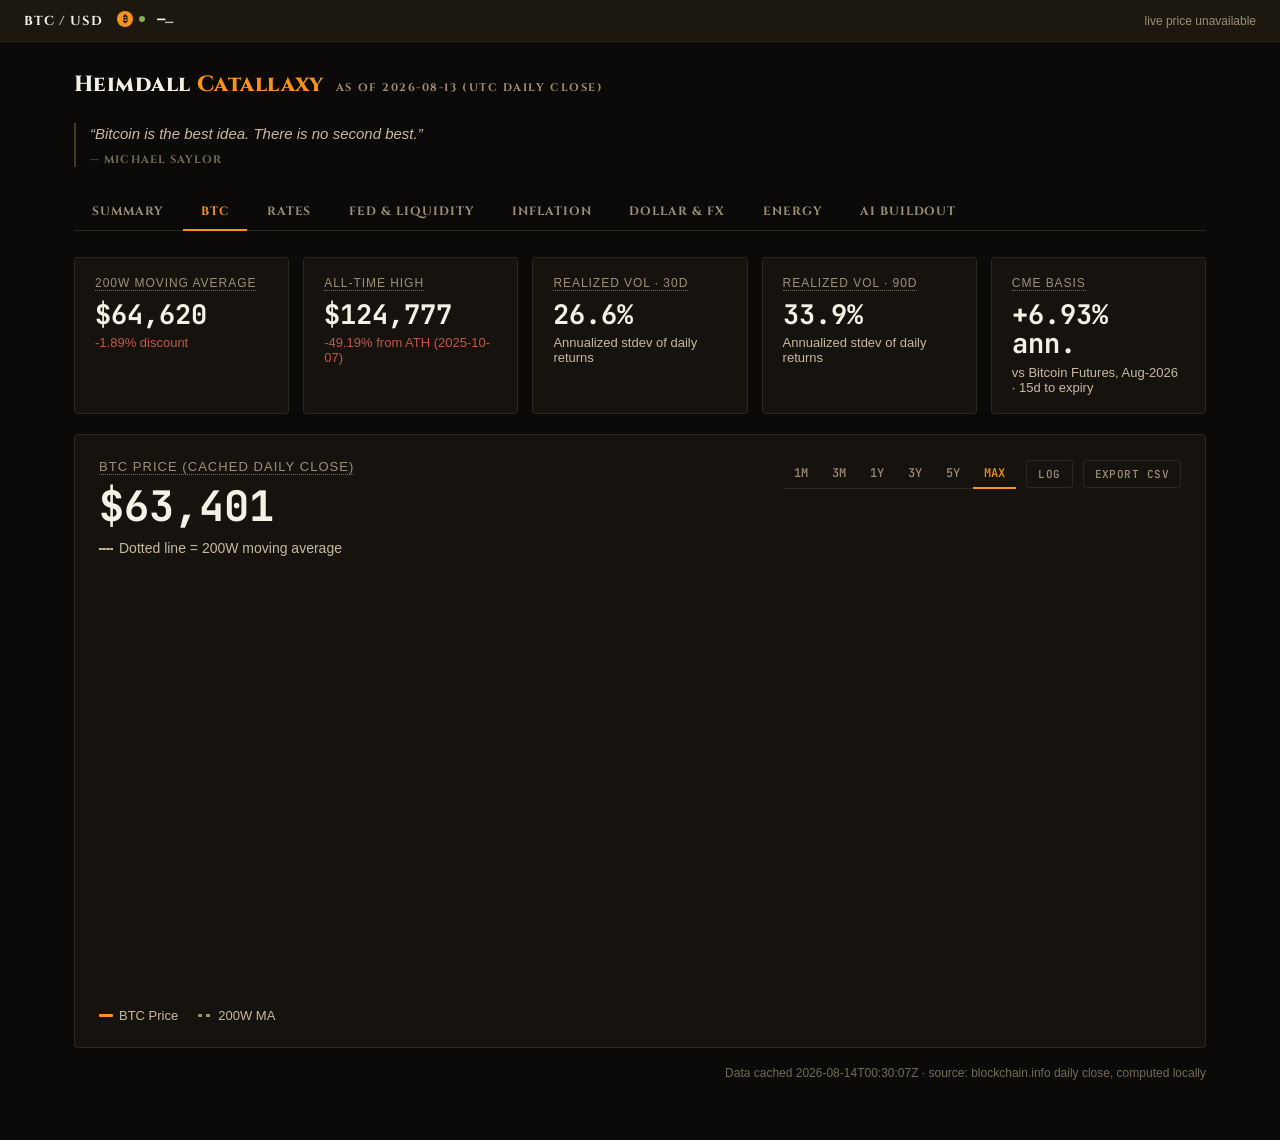
==== BTC.html @ ff21c720 "Initial commit: Heimdall Catallaxy static dashboard Eight tabs (Summary, BTC, Rates, Fed & Liquidity" ====
<!doctype html>
<html lang="en">
<head>
<meta charset="utf-8">
<title>Heimdall Catallaxy — BTC</title>
<meta name="viewport" content="width=device-width, initial-scale=1">
<link rel="stylesheet" href="style.css">
</head>
<body>

<div class="ticker-bar">
  <div class="ticker-left">
    <span class="symbol">BTC / USD</span>
    <span id="liveBtcMount"></span>
  </div>
  <div class="note" id="liveBtcNote">connecting…</div>
</div>

<div class="container">
  <div class="brand-row">
    <span class="brand-title">Heimdall <span class="brand-accent">Catallaxy</span></span>
    <span class="brand-sub" id="asOfLabel"></span>
  </div>
  <div class="brand-quote">
    <div class="quote-text">Bitcoin is the best idea. There is no second best.</div>
    <div class="quote-attribution">— Michael Saylor</div>
  </div>

  <div id="nav"></div>

  <div class="stat-grid">
    <div class="stat-card">
      <div class="stat-label">200W Moving Average</div>
      <div class="stat-value" id="statMA">—</div>
      <div class="stat-sub" id="statPremium">—</div>
    </div>
    <div class="stat-card">
      <div class="stat-label">All-Time High</div>
      <div class="stat-value" id="statATH">—</div>
      <div class="stat-sub" id="statDrawdown">—</div>
    </div>
    <div class="stat-card">
      <div class="stat-label">Realized Vol · 30D</div>
      <div class="stat-value" id="statVol30">—</div>
      <div class="stat-sub">Annualized stdev of daily returns</div>
    </div>
    <div class="stat-card">
      <div class="stat-label">Realized Vol · 90D</div>
      <div class="stat-value" id="statVol90">—</div>
      <div class="stat-sub">Annualized stdev of daily returns</div>
    </div>
    <div class="stat-card">
      <div class="stat-label">CME Basis</div>
      <div class="stat-value" id="statBasis">—</div>
      <div class="stat-sub" id="statBasisSub">—</div>
    </div>
  </div>

  <div class="chart-panel">
    <div class="chart-header">
      <div>
        <div class="hero-label">BTC Price (cached daily close)</div>
        <div class="hero-price" id="heroPrice">—</div>
        <div class="hero-note"><span class="dot"></span>Dotted line = 200W moving average</div>
      </div>
      <div class="chart-controls">
        <div class="range-toggle" id="rangeToggle">
          <button data-range="1M">1M</button>
          <button data-range="3M">3M</button>
          <button data-range="1Y">1Y</button>
          <button data-range="3Y">3Y</button>
          <button data-range="5Y">5Y</button>
          <button data-range="MAX" class="active">MAX</button>
        </div>
        <button class="scale-toggle" id="logToggle">LOG</button>
        <button class="scale-toggle" id="btcCsvBtn">EXPORT CSV</button>
      </div>
    </div>

    <div class="chart-wrap">
      <canvas id="btcChart"></canvas>
    </div>

    <div class="legend-row">
      <span class="legend-item"><span class="legend-swatch price"></span>BTC Price</span>
      <span class="legend-item"><span class="legend-swatch ma"></span>200W MA</span>
    </div>
  </div>

  <div class="footer-note" id="generatedNote"></div>
</div>

<script>window.HEIMDALL_PAGE = "btc";</script>
<script src="nav.js"></script>
<script src="format.js"></script>
<script src="vendor/chart.umd.min.js"></script>
<script src="charts.js"></script>
<script src="data/btc_data.js"></script>
<script src="app.js"></script>
<script src="ticker.js"></script>
</body>
</html>
---- style.css ----
@font-face {
  font-family: 'Cinzel';
  font-weight: 700;
  font-display: swap;
  src: url('vendor/fonts/Cinzel-700.woff2') format('woff2');
}
@font-face {
  font-family: 'Cinzel';
  font-weight: 800;
  font-display: swap;
  src: url('vendor/fonts/Cinzel-800.woff2') format('woff2');
}
@font-face {
  font-family: 'JetBrains Mono';
  font-weight: 500;
  font-display: swap;
  src: url('vendor/fonts/JetBrainsMono-500.woff2') format('woff2');
}
@font-face {
  font-family: 'JetBrains Mono';
  font-weight: 700;
  font-display: swap;
  src: url('vendor/fonts/JetBrainsMono-700.woff2') format('woff2');
}

:root {
  /* Palette pulled from the hero image: iron-dark stone, bridge gold, glacier slate, worn bronze. */
  --bg: #0b0a09;
  --surface: #16130f;
  --surface-alt: #1c170f;
  --border: #2c2620;
  --border-strong: #443a29;

  --text-primary: #f5f1e6;
  --text-secondary: #c7b9a0;
  --text-muted: #9c8f76;
  --text-faint: #756a55;

  --accent-gold: #f7931a;
  --accent-gold-bright: #ffab4a;
  --accent-slate: #7f97ab;
  --accent-bronze: #ab7d45;
  --positive: #7fae55;
  --negative: #c0574a;

  --radius: 3px;
  --font-display: 'Cinzel', Georgia, serif;
  --font-mono: 'JetBrains Mono', Consolas, 'Cascadia Mono', monospace;
  --font-body: Calibri, "Segoe UI", -apple-system, Roboto, Helvetica, Arial, sans-serif;
}

* { box-sizing: border-box; }

html, body {
  margin: 0;
  padding: 0;
  background: var(--bg);
  color: var(--text-primary);
  font-family: var(--font-body);
  -webkit-font-smoothing: antialiased;
}

.ticker-bar {
  display: flex;
  align-items: center;
  justify-content: space-between;
  padding: 10px 24px;
  background: var(--surface-alt);
  border-bottom: 1px solid var(--border);
  font-size: 14px;
  color: var(--text-secondary);
  flex-wrap: wrap;
  gap: 8px;
}

.ticker-bar .ticker-left { display: flex; align-items: center; gap: 14px; }
.ticker-bar .symbol {
  color: var(--text-primary); font-weight: 700; letter-spacing: 0.08em;
  font-family: var(--font-display); font-size: 13px; text-transform: uppercase;
}
.ticker-bar .live-price {
  color: var(--text-primary); font-weight: 700; font-family: var(--font-mono);
  display: inline-flex; align-items: center; gap: 6px;
}
.ticker-bar .btc-icon { display: block; flex-shrink: 0; }
.ticker-bar .change { font-family: var(--font-mono); }
.ticker-bar .change.positive { color: var(--positive); }
.ticker-bar .change.negative { color: var(--negative); }
.ticker-bar .note { font-size: 12px; color: var(--text-muted); }
.ticker-bar .live-dot {
  display: inline-block;
  width: 6px;
  height: 6px;
  border-radius: 50%;
  background: var(--positive);
  margin-right: 6px;
  box-shadow: 0 0 0 0 rgba(127,174,85,0.6);
  animation: pulse 2s infinite;
}
@keyframes pulse {
  0% { box-shadow: 0 0 0 0 rgba(127,174,85,0.5); }
  70% { box-shadow: 0 0 0 6px rgba(127,174,85,0); }
  100% { box-shadow: 0 0 0 0 rgba(127,174,85,0); }
}

.container {
  max-width: 1180px;
  margin: 0 auto;
  padding: 28px 24px 60px;
}

/* ---- Summary page hero banner ---- */
.hero-banner {
  position: relative;
  width: 100%;
  height: 420px;
  background-image:
    linear-gradient(180deg, rgba(6,5,4,0.05) 0%, rgba(6,5,4,0.25) 45%, rgba(6,5,4,0.78) 82%, var(--bg) 100%),
    url('assets/hero-heimdall.webp');
  background-size: cover;
  background-position: center 28%;
  background-repeat: no-repeat;
  display: flex;
  align-items: flex-end;
  box-shadow: inset 0 -1px 0 rgba(247,147,26,0.3);
}
.hero-banner-inner {
  width: 100%;
  max-width: 1180px;
  margin: 0 auto;
  padding: 0 24px 30px;
}
.hero-wordmark {
  font-family: var(--font-display);
  font-size: 50px;
  font-weight: 800;
  letter-spacing: 0.02em;
  color: var(--text-primary);
  line-height: 1.05;
  text-shadow: 0 2px 28px rgba(0,0,0,0.85), 0 1px 3px rgba(0,0,0,0.95);
}
.hero-wordmark .hero-accent { color: var(--accent-gold); }
.hero-tagline {
  margin-top: 10px;
  font-family: var(--font-display);
  font-size: 12px;
  font-weight: 700;
  letter-spacing: 0.3em;
  text-transform: uppercase;
  color: var(--text-secondary);
  text-shadow: 0 1px 10px rgba(0,0,0,0.9);
}
@media (max-width: 700px) {
  .hero-banner { height: 300px; background-position: center 22%; }
  .hero-wordmark { font-size: 32px; }
}

.brand-row {
  display: flex;
  align-items: baseline;
  gap: 12px;
  margin-bottom: 24px;
}
.brand-row .brand-title {
  font-family: var(--font-display);
  font-size: 22px;
  font-weight: 800;
  letter-spacing: 0.02em;
}
.brand-row .brand-accent { color: var(--accent-gold); }
.brand-row .brand-sub {
  font-family: var(--font-display);
  font-size: 11px;
  color: var(--text-muted);
  text-transform: uppercase;
  letter-spacing: 0.14em;
}

.stat-grid {
  display: grid;
  grid-template-columns: repeat(auto-fill, minmax(190px, 1fr));
  gap: 14px;
  margin-bottom: 20px;
}

/* ---- nav: flat underline tabs, not rounded pills ---- */
.nav-row {
  display: flex;
  gap: 2px;
  border-bottom: 1px solid var(--border);
  margin-bottom: 26px;
}
.nav-row a {
  display: inline-block;
  padding: 10px 18px;
  font-family: var(--font-display);
  font-size: 12px;
  font-weight: 700;
  text-transform: uppercase;
  letter-spacing: 0.08em;
  text-decoration: none;
  color: var(--text-muted);
  border-bottom: 2px solid transparent;
  margin-bottom: -1px;
}
.nav-row a:hover { color: var(--text-primary); }
.nav-row a.active {
  color: var(--accent-gold);
  border-bottom-color: var(--accent-gold);
}

/* ---- epigraph quote, under the page title ---- */
.brand-quote {
  margin: 2px 0 26px;
  max-width: 640px;
  padding-left: 14px;
  border-left: 2px solid var(--border-strong);
}
.quote-text {
  font-style: italic;
  font-size: 15px;
  line-height: 1.5;
  color: var(--text-secondary);
}
.quote-text::before { content: "\201C"; }
.quote-text::after { content: "\201D"; }
.quote-attribution {
  margin-top: 6px;
  font-family: var(--font-display);
  font-size: 11px;
  font-weight: 700;
  text-transform: uppercase;
  letter-spacing: 0.1em;
  color: var(--text-faint);
}
.hero-banner-inner .brand-quote {
  border-left-color: rgba(247, 147, 26, 0.5);
}
.hero-banner-inner .quote-text {
  color: var(--text-secondary);
  text-shadow: 0 1px 10px rgba(0,0,0,0.9);
}
.hero-banner-inner .quote-attribution {
  text-shadow: 0 1px 10px rgba(0,0,0,0.9);
}

.section-heading {
  font-family: var(--font-display);
  font-size: 13px;
  font-weight: 700;
  text-transform: uppercase;
  letter-spacing: 0.14em;
  color: var(--accent-gold);
  margin: 32px 0 12px;
}
.section-heading:first-of-type { margin-top: 0; }
.section-sub {
  font-size: 13px;
  color: var(--text-muted);
  margin: -8px 0 14px;
}

.chg-row {
  display: flex;
  gap: 6px;
  margin-top: 10px;
  flex-wrap: wrap;
}
.chg-chip {
  font-family: var(--font-mono);
  font-size: 12px;
  font-weight: 500;
  padding: 3px 7px;
  border-radius: var(--radius);
  background: var(--surface-alt);
  color: var(--text-secondary);
  border: 1px solid var(--border);
}
.chg-chip .chg-tag { color: var(--text-faint); margin-right: 4px; }
.chg-chip.positive { color: var(--positive); }
.chg-chip.negative { color: var(--negative); }

.stat-card {
  background: var(--surface);
  border: 1px solid var(--border);
  border-radius: var(--radius);
  padding: 18px 20px;
}
.stat-card .stat-label {
  font-size: 12px;
  text-transform: uppercase;
  letter-spacing: 0.08em;
  color: var(--text-muted);
  margin-bottom: 10px;
}
.stat-card .stat-value {
  font-family: var(--font-mono);
  font-size: 27px;
  font-weight: 700;
  color: var(--text-primary);
  line-height: 1.1;
}
.stat-card .stat-sub {
  margin-top: 6px;
  font-size: 13px;
  color: var(--text-secondary);
}
.stat-card .stat-sub.positive { color: var(--positive); }
.stat-card .stat-sub.negative { color: var(--negative); }

.chart-panel {
  background: var(--surface);
  border: 1px solid var(--border);
  border-radius: var(--radius);
  padding: 24px;
}

.chart-header {
  display: flex;
  justify-content: space-between;
  align-items: flex-start;
  flex-wrap: wrap;
  gap: 16px;
  margin-bottom: 18px;
}

.chart-header .hero-price {
  font-family: var(--font-mono);
  font-size: 42px;
  font-weight: 700;
}
.chart-header .hero-label {
  font-size: 13px;
  text-transform: uppercase;
  letter-spacing: 0.08em;
  color: var(--text-muted);
  margin-bottom: 4px;
}
.chart-header .hero-note {
  font-size: 14px;
  color: var(--text-secondary);
  margin-top: 6px;
}
.chart-header .hero-note .dot {
  display: inline-block;
  width: 14px;
  height: 2px;
  background: var(--text-muted);
  border-top: 2px dotted var(--text-secondary);
  margin-right: 6px;
  vertical-align: middle;
}

.chart-controls {
  display: flex;
  align-items: center;
  gap: 10px;
  flex-wrap: wrap;
}

/* ---- range/scale toggles: flat underline tabs, matching nav ---- */
.range-toggle {
  display: flex;
  gap: 2px;
  border-bottom: 1px solid var(--border);
  padding: 0;
}
.range-toggle button {
  background: transparent;
  border: none;
  border-bottom: 2px solid transparent;
  margin-bottom: -1px;
  color: var(--text-muted);
  font-family: var(--font-mono);
  font-size: 12px;
  font-weight: 500;
  padding: 6px 11px;
  cursor: pointer;
}
.range-toggle button:hover { color: var(--text-primary); }
.range-toggle button.active {
  color: var(--accent-gold);
  border-bottom-color: var(--accent-gold);
}

.scale-toggle {
  background: transparent;
  border: 1px solid var(--border);
  border-radius: var(--radius);
  color: var(--text-muted);
  font-family: var(--font-mono);
  font-size: 11px;
  font-weight: 500;
  letter-spacing: 0.04em;
  padding: 6px 11px;
  cursor: pointer;
}
.scale-toggle:hover { color: var(--text-primary); border-color: var(--border-strong); }
.scale-toggle.active {
  color: var(--accent-gold);
  border-color: var(--accent-gold);
}

.chart-wrap {
  position: relative;
  height: 420px;
}

.legend-row {
  display: flex;
  gap: 20px;
  margin-top: 14px;
  font-size: 13px;
  color: var(--text-secondary);
}
.legend-row .legend-item { display: flex; align-items: center; gap: 6px; }
.legend-swatch { width: 14px; height: 3px; border-radius: 1px; display: inline-block; }
.legend-swatch.price { background: var(--accent-gold); }
.legend-swatch.ma {
  background: repeating-linear-gradient(90deg, var(--text-muted) 0 4px, transparent 4px 8px);
}

.footer-note {
  margin-top: 18px;
  font-size: 12px;
  color: var(--text-faint);
  text-align: right;
}

/* ---- freshness / calculated-metric badges ---- */
.freq-badge {
  display: inline-block;
  font-size: 10px;
  font-weight: 700;
  text-transform: uppercase;
  letter-spacing: 0.06em;
  color: var(--text-secondary);
  background: var(--surface-alt);
  border: 1px solid var(--border);
  border-radius: var(--radius);
  padding: 1px 6px;
  margin-left: 6px;
  vertical-align: middle;
}
.calc-badge {
  display: inline-block;
  font-size: 10px;
  font-weight: 700;
  text-transform: uppercase;
  letter-spacing: 0.06em;
  color: var(--accent-gold-bright);
  background: rgba(247, 147, 26, 0.12);
  border: 1px solid rgba(247, 147, 26, 0.4);
  border-radius: var(--radius);
  padding: 1px 6px;
  margin-left: 6px;
  vertical-align: middle;
}
.calc-note {
  font-size: 13px;
  color: var(--text-muted);
  margin: -8px 0 14px;
}

/* ---- hover tooltip ---- */
.info-tip {
  position: relative;
  cursor: help;
  border-bottom: 1px dotted var(--text-faint);
}
.info-tip::after {
  content: attr(data-tip);
  position: absolute;
  left: 50%;
  bottom: calc(100% + 8px);
  transform: translateX(-50%);
  width: max-content;
  max-width: 260px;
  background: var(--surface-alt);
  color: var(--text-primary);
  border: 1px solid var(--border-strong);
  border-radius: var(--radius);
  padding: 8px 10px;
  font-size: 12px;
  font-weight: 400;
  font-family: var(--font-body);
  text-transform: none;
  letter-spacing: normal;
  line-height: 1.4;
  box-shadow: 0 4px 16px rgba(0,0,0,0.4);
  opacity: 0;
  pointer-events: none;
  transition: opacity 0.12s ease;
  z-index: 20;
}
.info-tip::before {
  content: "";
  position: absolute;
  left: 50%;
  bottom: 100%;
  transform: translateX(-50%);
  border: 5px solid transparent;
  border-top-color: var(--border-strong);
  margin-bottom: 2px;
  opacity: 0;
  pointer-events: none;
  transition: opacity 0.12s ease;
  z-index: 20;
}
.info-tip:hover::after, .info-tip:hover::before { opacity: 1; }

/* ---- chart grid ---- */
.chart-grid {
  display: grid;
  grid-template-columns: repeat(auto-fit, minmax(440px, 1fr));
  gap: 16px;
  margin-bottom: 20px;
}
.chart-wrap.compact { height: 300px; }
.chart-panel .panel-title {
  font-family: var(--font-display);
  font-size: 14px;
  font-weight: 700;
  color: var(--text-primary);
  margin-bottom: 4px;
}
.chart-panel .panel-sub {
  font-size: 13px;
  color: var(--text-muted);
  margin-bottom: 14px;
}

/* ---- Summary landing page ---- */
.summary-grid {
  display: grid;
  grid-template-columns: repeat(auto-fit, minmax(280px, 1fr));
  gap: 16px;
}
.summary-block {
  background: var(--surface);
  border: 1px solid var(--border);
  border-radius: var(--radius);
  padding: 18px 20px;
}
.summary-block-header {
  display: flex;
  align-items: baseline;
  justify-content: space-between;
  margin-bottom: 12px;
  padding-bottom: 10px;
  border-bottom: 1px solid var(--border);
}
.summary-block-header a {
  font-family: var(--font-display);
  font-size: 16px;
  font-weight: 700;
  color: var(--text-primary);
  text-decoration: none;
  letter-spacing: 0.02em;
}
.summary-block-header a:hover { color: var(--accent-gold); }
.summary-block-header .arrow { color: var(--text-faint); font-size: 14px; }
.summary-row {
  display: flex;
  align-items: baseline;
  justify-content: space-between;
  padding: 6px 0;
  font-size: 14px;
}
.summary-row .sr-label { color: var(--text-secondary); }
.summary-row .sr-right { display: flex; align-items: baseline; gap: 8px; }
.summary-row .sr-value { font-family: var(--font-mono); color: var(--text-primary); font-weight: 700; font-size: 15px; }
.summary-row .sr-change { font-family: var(--font-mono); font-size: 12px; font-weight: 500; color: var(--text-muted); }
.summary-row .sr-change.positive { color: var(--positive); }
.summary-row .sr-change.negative { color: var(--negative); }
.summary-block-foot {
  margin-top: 10px;
  padding-top: 8px;
  border-top: 1px solid var(--border);
  font-size: 12px;
  color: var(--text-faint);
}

/* ---- breakdown table (AI tab: per-company capex/revenue breakdown) ---- */
.breakdown-table-wrap {
  overflow-x: auto;
  background: var(--surface);
  border: 1px solid var(--border);
  border-radius: var(--radius);
  margin-bottom: 20px;
}
.breakdown-table {
  width: 100%;
  border-collapse: collapse;
  font-size: 13px;
  white-space: nowrap;
}
.breakdown-table th, .breakdown-table td {
  padding: 10px 16px;
  text-align: right;
  border-bottom: 1px solid var(--border);
}
.breakdown-table th:first-child, .breakdown-table td:first-child {
  text-align: left;
}
.breakdown-table th {
  font-family: var(--font-display);
  font-size: 11px;
  text-transform: uppercase;
  letter-spacing: 0.06em;
  color: var(--text-muted);
  font-weight: 700;
}
.breakdown-table td { font-family: var(--font-mono); color: var(--text-primary); }
.breakdown-table td:first-child { font-family: var(--font-body); color: var(--text-secondary); }
.breakdown-table tr:last-child td { border-bottom: none; }
.breakdown-table .positive { color: var(--positive); }
.breakdown-table .negative { color: var(--negative); }
.breakdown-table .tag-note { font-size: 11px; color: var(--text-faint); font-family: var(--font-body); }

/* ---- quarterly watch (manual entries) ---- */
.watch-entry {
  padding: 12px 0;
  border-bottom: 1px solid var(--border);
}
.watch-entry:last-child { border-bottom: none; }
.watch-entry .watch-date {
  font-family: var(--font-mono);
  font-size: 12px;
  color: var(--text-muted);
  margin-right: 10px;
}
.watch-entry .watch-category {
  display: inline-block;
  font-size: 10px;
  font-weight: 700;
  text-transform: uppercase;
  letter-spacing: 0.06em;
  color: var(--accent-slate);
  background: rgba(127, 151, 171, 0.12);
  border: 1px solid rgba(127, 151, 171, 0.35);
  border-radius: var(--radius);
  padding: 1px 6px;
  margin-right: 8px;
  vertical-align: middle;
}
.watch-entry .watch-text { color: var(--text-secondary); font-size: 14px; line-height: 1.5; }
.watch-entry .watch-text a { color: var(--accent-gold-bright); }
.watch-empty {
  color: var(--text-faint);
  font-size: 14px;
  font-style: italic;
  padding: 8px 0;
}
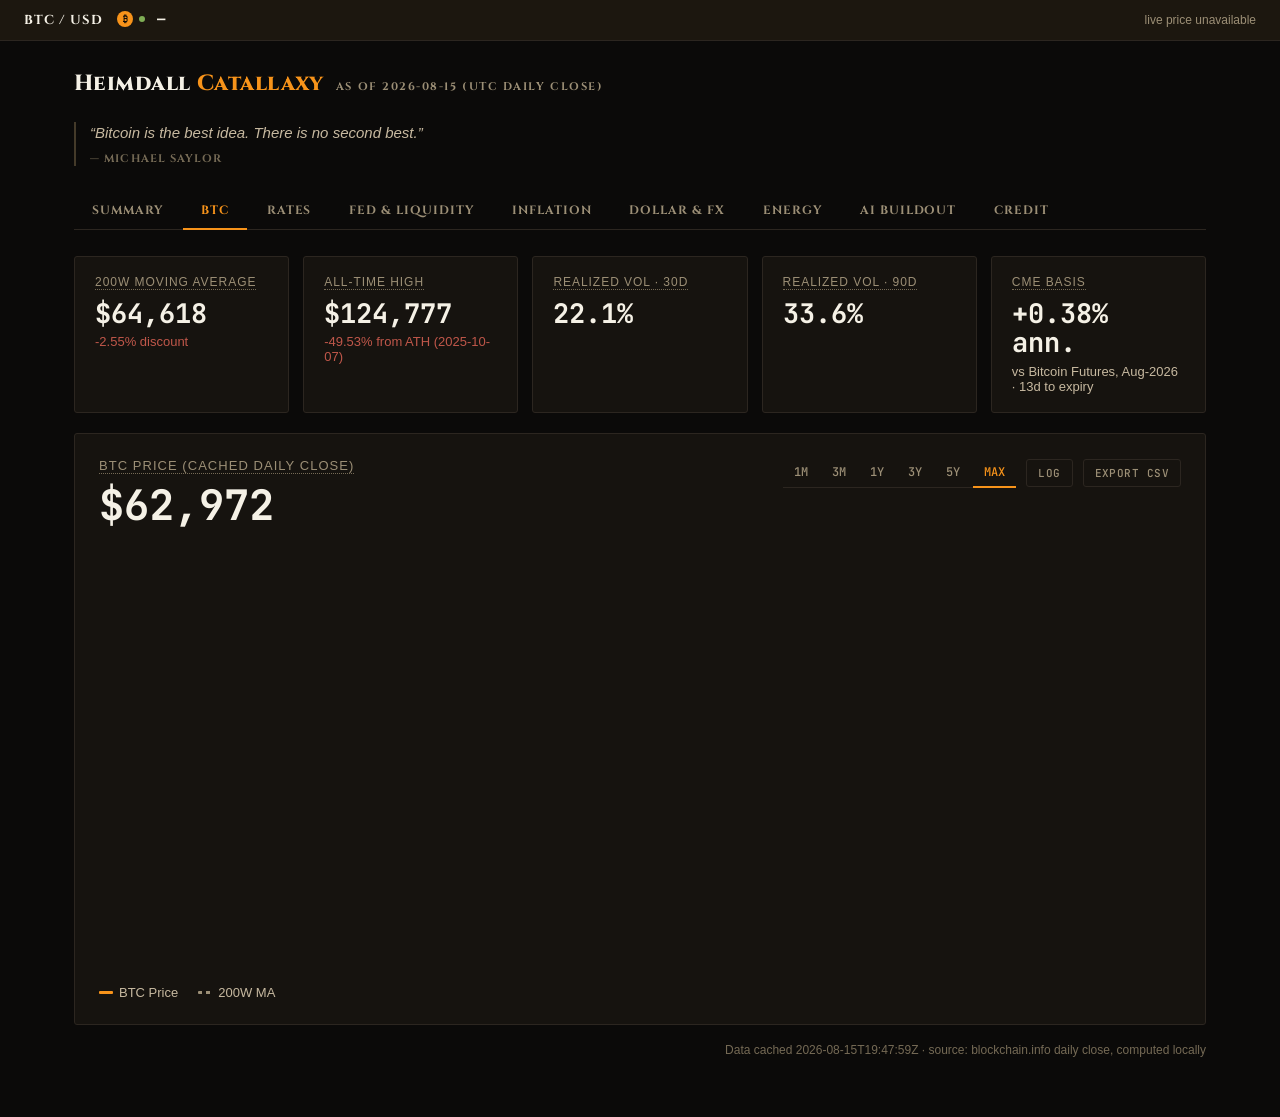
==== commit 2380ab89: "Remove redundant caption text on BTC tab Chart already labels the 200W MA line in its legend; vol ca" ====
--- a/BTC.html
+++ b/BTC.html
@@ -42,12 +42,10 @@
     <div class="stat-card">
       <div class="stat-label">Realized Vol · 30D</div>
       <div class="stat-value" id="statVol30">—</div>
-      <div class="stat-sub">Annualized stdev of daily returns</div>
     </div>
     <div class="stat-card">
       <div class="stat-label">Realized Vol · 90D</div>
       <div class="stat-value" id="statVol90">—</div>
-      <div class="stat-sub">Annualized stdev of daily returns</div>
     </div>
     <div class="stat-card">
       <div class="stat-label">CME Basis</div>
@@ -61,7 +59,6 @@
       <div>
         <div class="hero-label">BTC Price (cached daily close)</div>
         <div class="hero-price" id="heroPrice">—</div>
-        <div class="hero-note"><span class="dot"></span>Dotted line = 200W moving average</div>
       </div>
       <div class="chart-controls">
         <div class="range-toggle" id="rangeToggle">
--- a/style.css
+++ b/style.css
@@ -323,6 +323,22 @@
   gap: 16px;
   margin-bottom: 18px;
 }
+/* Without min-width:0, a flex item with long wrapping text (e.g. a long panel-sub) can claim
+   the container's full width instead of wrapping within its own share of it, pushing the
+   controls/button sibling onto its own line and inflating that panel's header height relative
+   to a neighboring panel with shorter text - the two panels then visibly misalign even though
+   both start at the same grid-row top. */
+.chart-header > div:first-child {
+  /* flex-basis:0 (not auto) - with auto, the browser still factors the text's unwrapped
+     max-content width into the row's wrap decision, so a long subtitle alone can force the
+     button onto its own line even with min-width:0 letting it shrink afterward. */
+  flex: 1 1 0;
+  min-width: 0;
+}
+.chart-header > .scale-toggle,
+.chart-header > .chart-controls {
+  flex-shrink: 0;
+}
 
 .chart-header .hero-price {
   font-family: var(--font-mono);
@@ -527,6 +543,8 @@
 .chart-panel .panel-sub {
   font-size: 13px;
   color: var(--text-muted);
+  line-height: 1.4;
+  min-height: 2.8em;
   margin-bottom: 14px;
 }
 
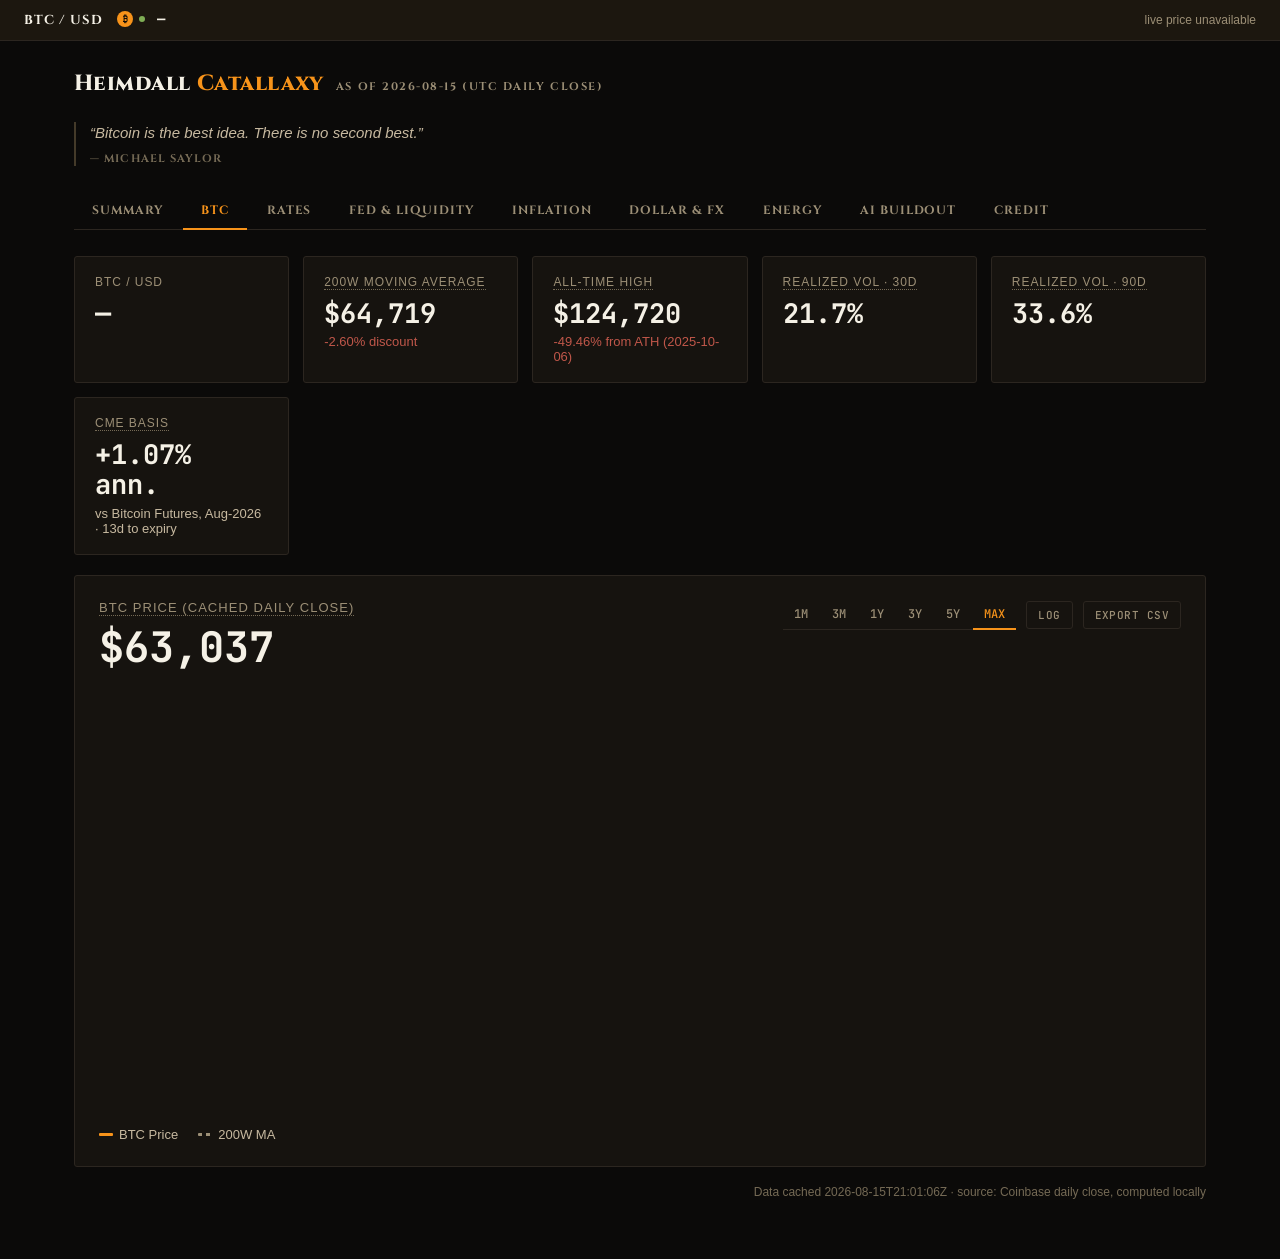
==== commit b3fb543d: "Add a live BTC/USD tile on the BTC tab, mirror it on Summary too ticker.js now writes its validated " ====
--- a/BTC.html
+++ b/BTC.html
@@ -29,6 +29,10 @@
   <div id="nav"></div>
 
   <div class="stat-grid">
+    <div class="stat-card">
+      <div class="stat-label">BTC / USD</div>
+      <div class="stat-value btc-live-mirror" id="statLivePrice">—</div>
+    </div>
     <div class="stat-card">
       <div class="stat-label">200W Moving Average</div>
       <div class="stat-value" id="statMA">—</div>
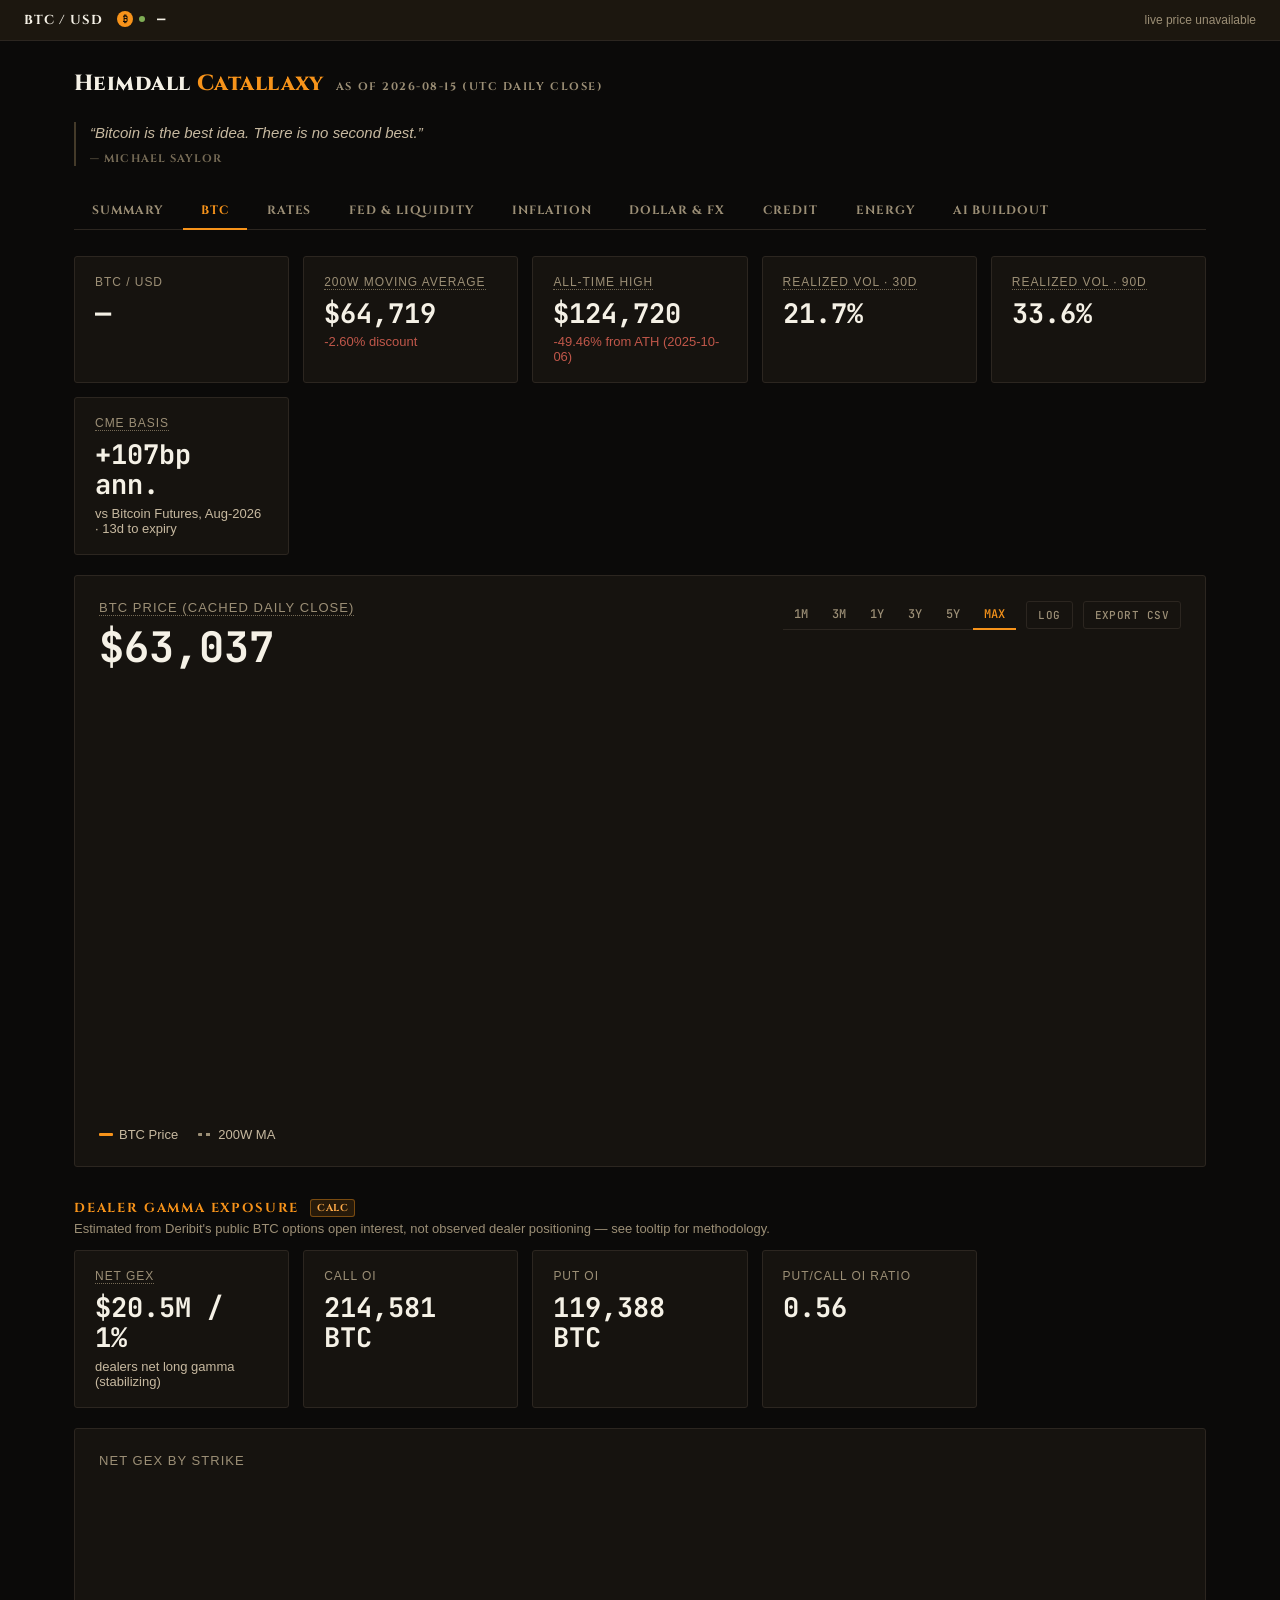
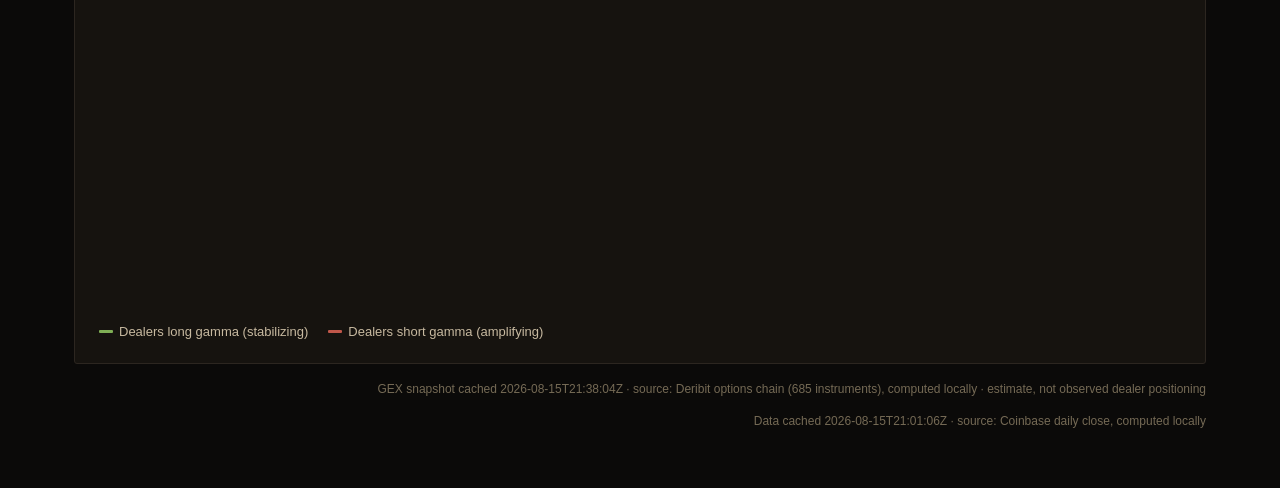
==== commit ff1518fc: "Add Dealer Gamma Exposure section to BTC tab New "Capital flows/positioning" layer for the tab per t" ====
--- a/BTC.html
+++ b/BTC.html
@@ -88,6 +88,46 @@
     </div>
   </div>
 
+  <div class="section-heading">Dealer Gamma Exposure <span class="calc-badge">calc</span></div>
+  <div class="section-sub">Estimated from Deribit's public BTC options open interest, not observed dealer positioning — see tooltip for methodology.</div>
+
+  <div class="stat-grid">
+    <div class="stat-card">
+      <div class="stat-label">Net GEX</div>
+      <div class="stat-value" id="gexNet">—</div>
+      <div class="stat-sub" id="gexRegime">—</div>
+    </div>
+    <div class="stat-card">
+      <div class="stat-label">Call OI</div>
+      <div class="stat-value" id="gexCallOi">—</div>
+    </div>
+    <div class="stat-card">
+      <div class="stat-label">Put OI</div>
+      <div class="stat-value" id="gexPutOi">—</div>
+    </div>
+    <div class="stat-card">
+      <div class="stat-label">Put/Call OI Ratio</div>
+      <div class="stat-value" id="gexPcRatio">—</div>
+    </div>
+  </div>
+
+  <div class="chart-panel">
+    <div class="chart-header">
+      <div>
+        <div class="hero-label">Net GEX by Strike</div>
+      </div>
+    </div>
+    <div class="chart-wrap">
+      <canvas id="gexChart"></canvas>
+    </div>
+    <div class="legend-row">
+      <span class="legend-item"><span class="legend-swatch" style="background:var(--positive)"></span>Dealers long gamma (stabilizing)</span>
+      <span class="legend-item"><span class="legend-swatch" style="background:var(--negative)"></span>Dealers short gamma (amplifying)</span>
+    </div>
+  </div>
+
+  <div class="footer-note" id="gexGeneratedNote"></div>
+
   <div class="footer-note" id="generatedNote"></div>
 </div>
 
@@ -97,6 +137,7 @@
 <script src="vendor/chart.umd.min.js"></script>
 <script src="charts.js"></script>
 <script src="data/btc_data.js"></script>
+<script src="data/gex_data.js"></script>
 <script src="app.js"></script>
 <script src="ticker.js"></script>
 </body>
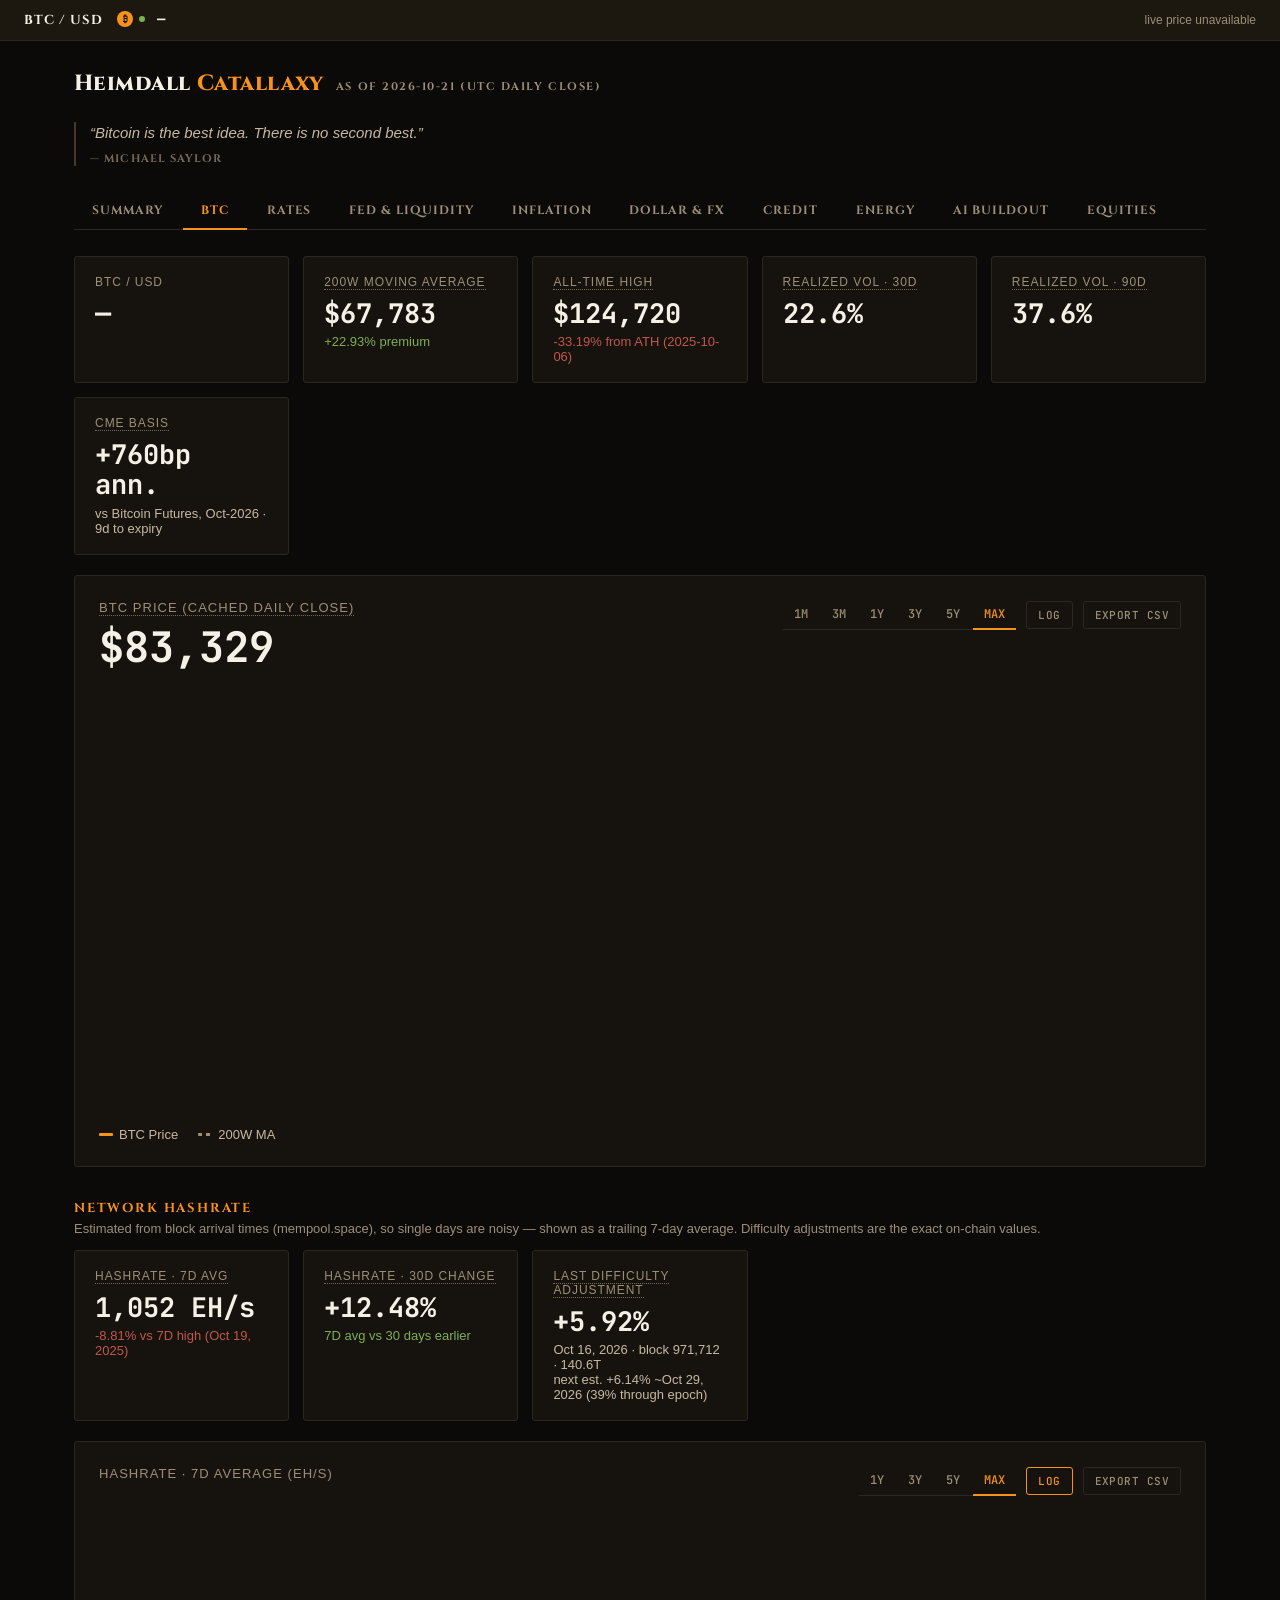
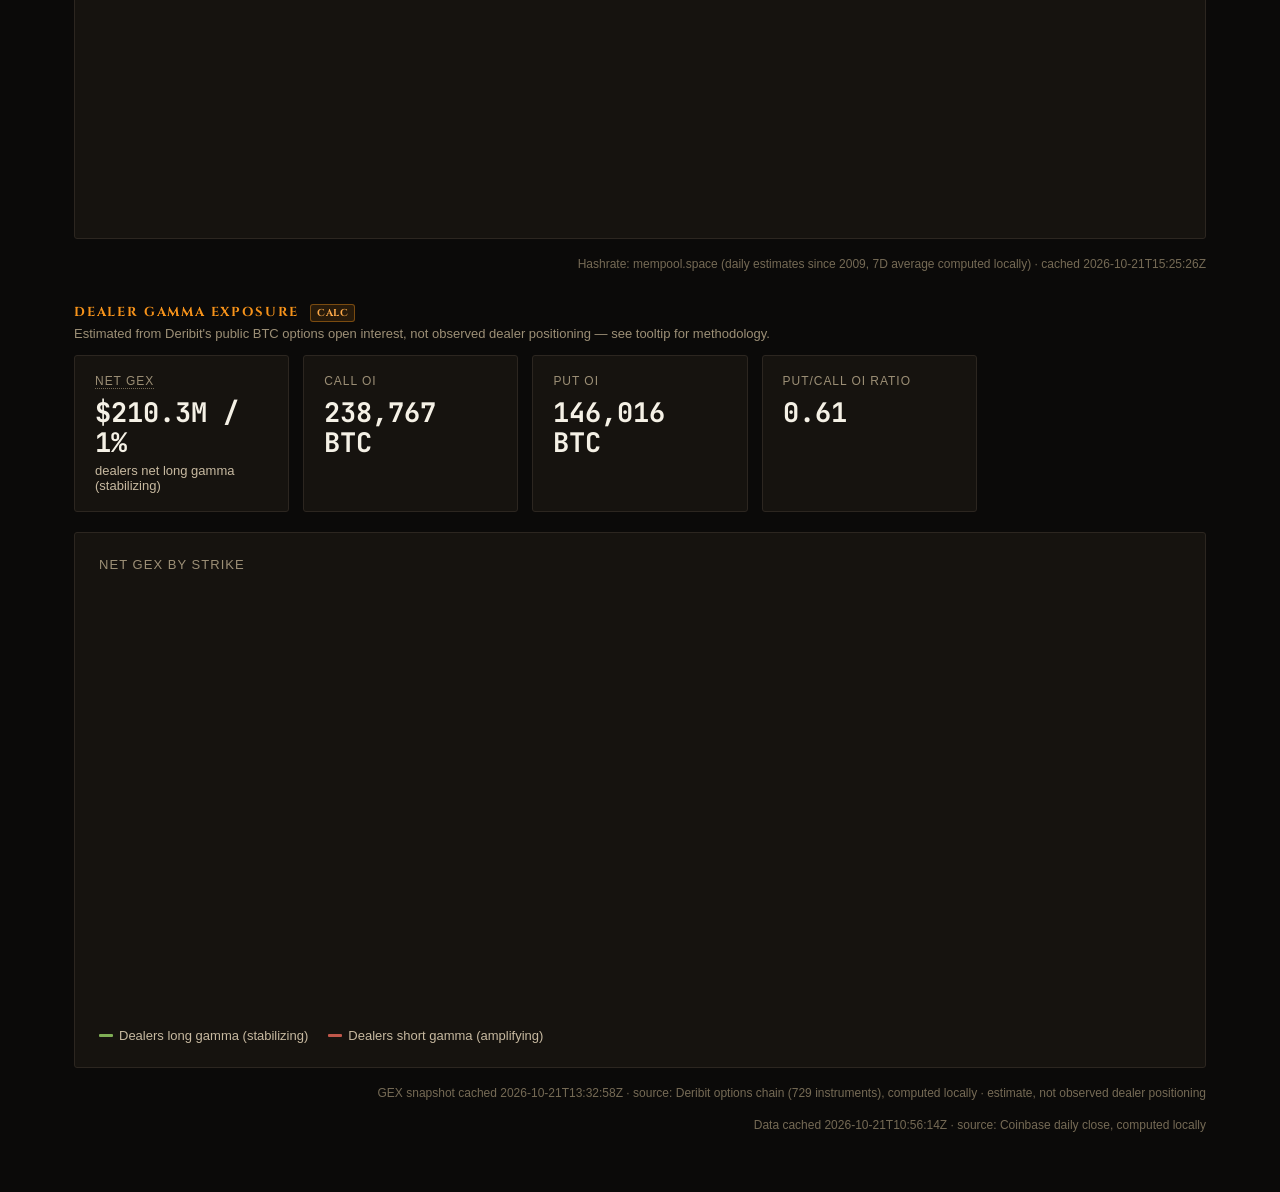
==== commit 03fc4a4e: "Add BTC Network Hashrate section and AI "Who Uses What" cards BTC tab: new fetch_hashrate_data.ps1 (" ====
--- a/BTC.html
+++ b/BTC.html
@@ -88,6 +88,27 @@
     </div>
   </div>
 
+  <div class="section-heading">Network Hashrate</div>
+  <div class="section-sub">Estimated from block arrival times (mempool.space), so single days are noisy — shown as a trailing 7-day average. Difficulty adjustments are the exact on-chain values.</div>
+  <div class="stat-grid" id="group-hashrate"></div>
+  <div class="chart-panel">
+    <div class="chart-header">
+      <div><div class="hero-label">Hashrate · 7D Average (EH/s)</div></div>
+      <div class="chart-controls">
+        <div class="range-toggle" id="hashRangeToggle">
+          <button data-range="1Y">1Y</button>
+          <button data-range="3Y">3Y</button>
+          <button data-range="5Y">5Y</button>
+          <button data-range="MAX">MAX</button>
+        </div>
+        <button class="scale-toggle" id="hashLogToggle">LOG</button>
+        <button class="scale-toggle" id="hashCsvBtn">EXPORT CSV</button>
+      </div>
+    </div>
+    <div class="chart-wrap compact"><canvas id="hashChart"></canvas></div>
+  </div>
+  <div class="footer-note" id="hashGeneratedNote"></div>
+
   <div class="section-heading">Dealer Gamma Exposure <span class="calc-badge">calc</span></div>
   <div class="section-sub">Estimated from Deribit's public BTC options open interest, not observed dealer positioning — see tooltip for methodology.</div>
 
@@ -139,6 +160,8 @@
 <script src="data/btc_data.js"></script>
 <script src="data/gex_data.js"></script>
 <script src="app.js"></script>
+<script src="data/hashrate_data.js"></script>
+<script src="btc_hashrate_app.js"></script>
 <script src="ticker.js"></script>
 </body>
 </html>
--- a/style.css
+++ b/style.css
@@ -280,6 +280,27 @@
 .chg-chip.positive { color: var(--positive); }
 .chg-chip.negative { color: var(--negative); }
 
+.mini-legend {
+  display: flex;
+  flex-wrap: wrap;
+  gap: 6px 16px;
+  margin: 10px 2px 0;
+}
+.mini-legend .legend-item {
+  display: flex;
+  align-items: center;
+  gap: 6px;
+  font-family: var(--font-mono);
+  font-size: 12px;
+  color: var(--text-secondary);
+}
+.mini-legend .legend-dot {
+  width: 9px;
+  height: 9px;
+  border-radius: 50%;
+  flex-shrink: 0;
+}
+
 .stat-card {
   background: var(--surface);
   border: 1px solid var(--border);
@@ -307,6 +328,14 @@
 }
 .stat-card .stat-sub.positive { color: var(--positive); }
 .stat-card .stat-sub.negative { color: var(--negative); }
+.stat-subline {
+  font-family: var(--font-mono);
+  font-size: 11px;
+  color: var(--text-faint);
+  margin-top: 1px;
+}
+.stat-subline.positive { color: var(--positive); }
+.stat-subline.negative { color: var(--negative); }
 
 .chart-panel {
   background: var(--surface);
